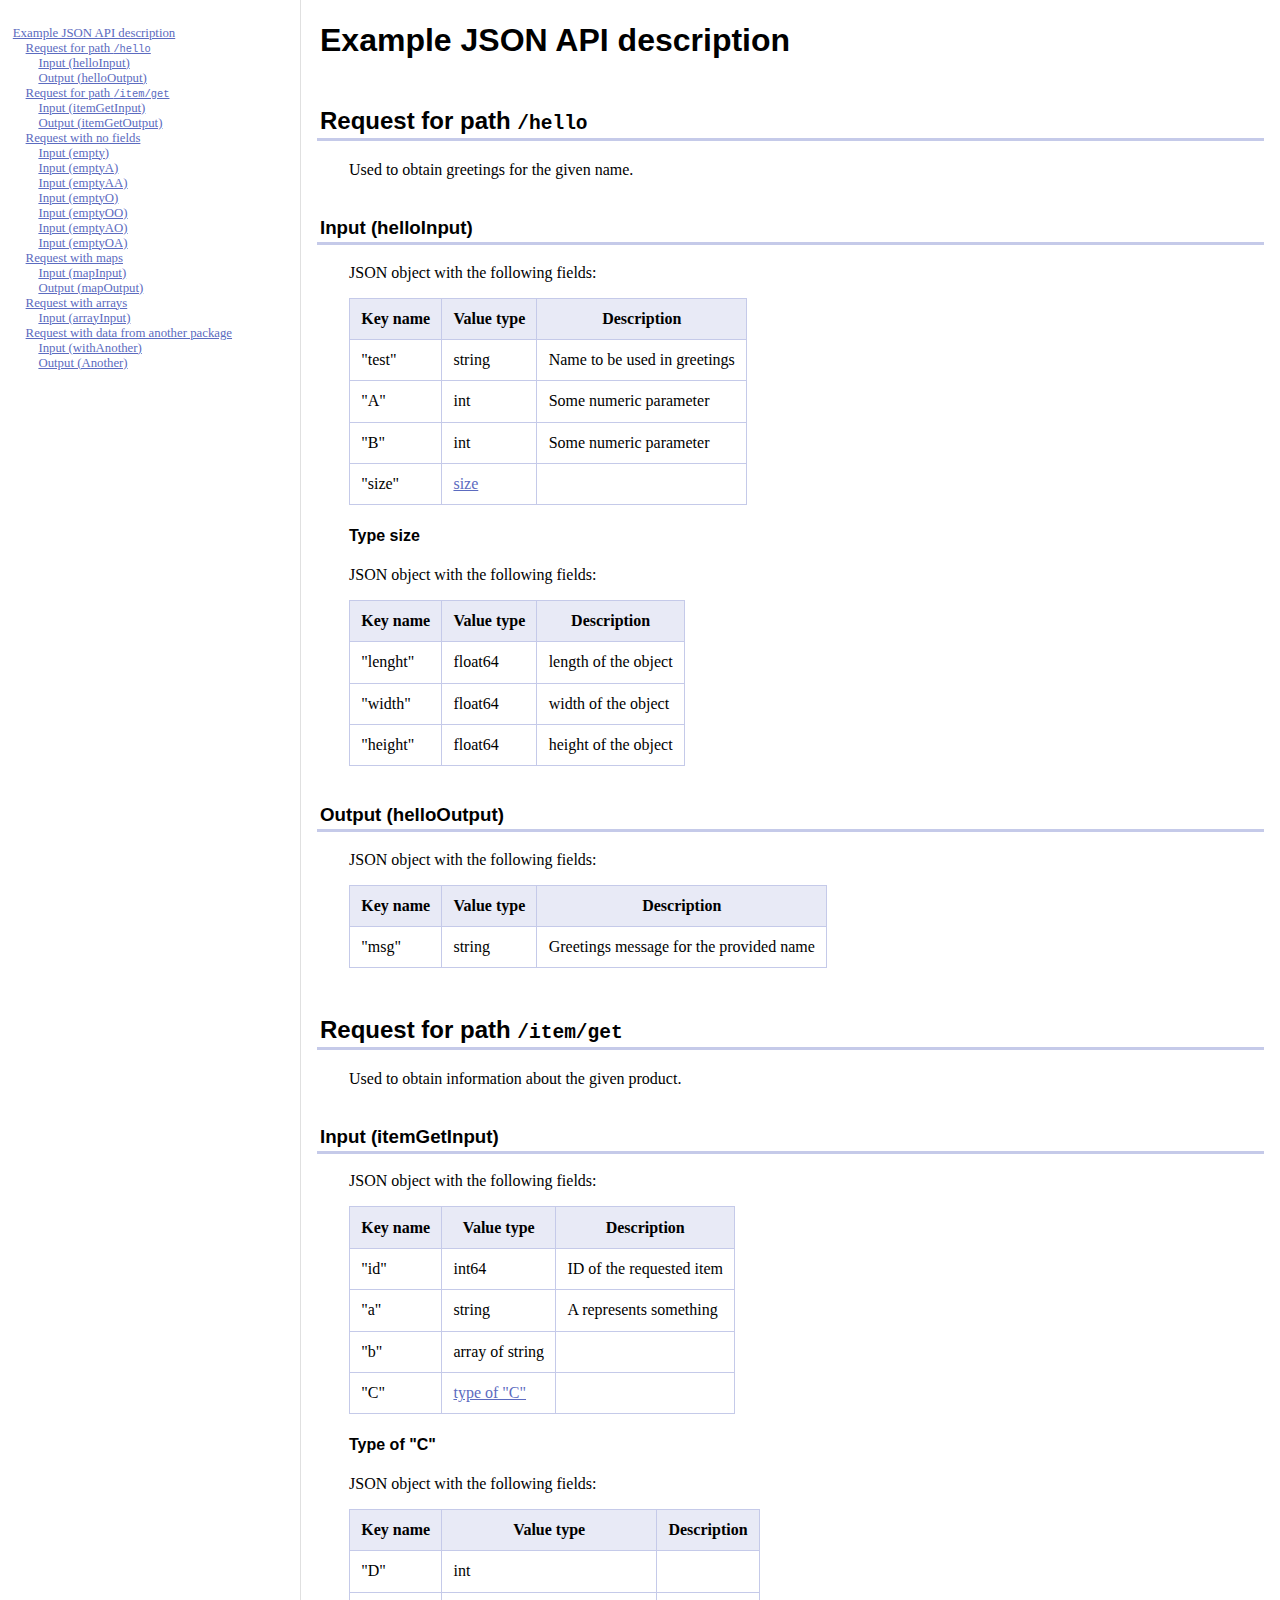
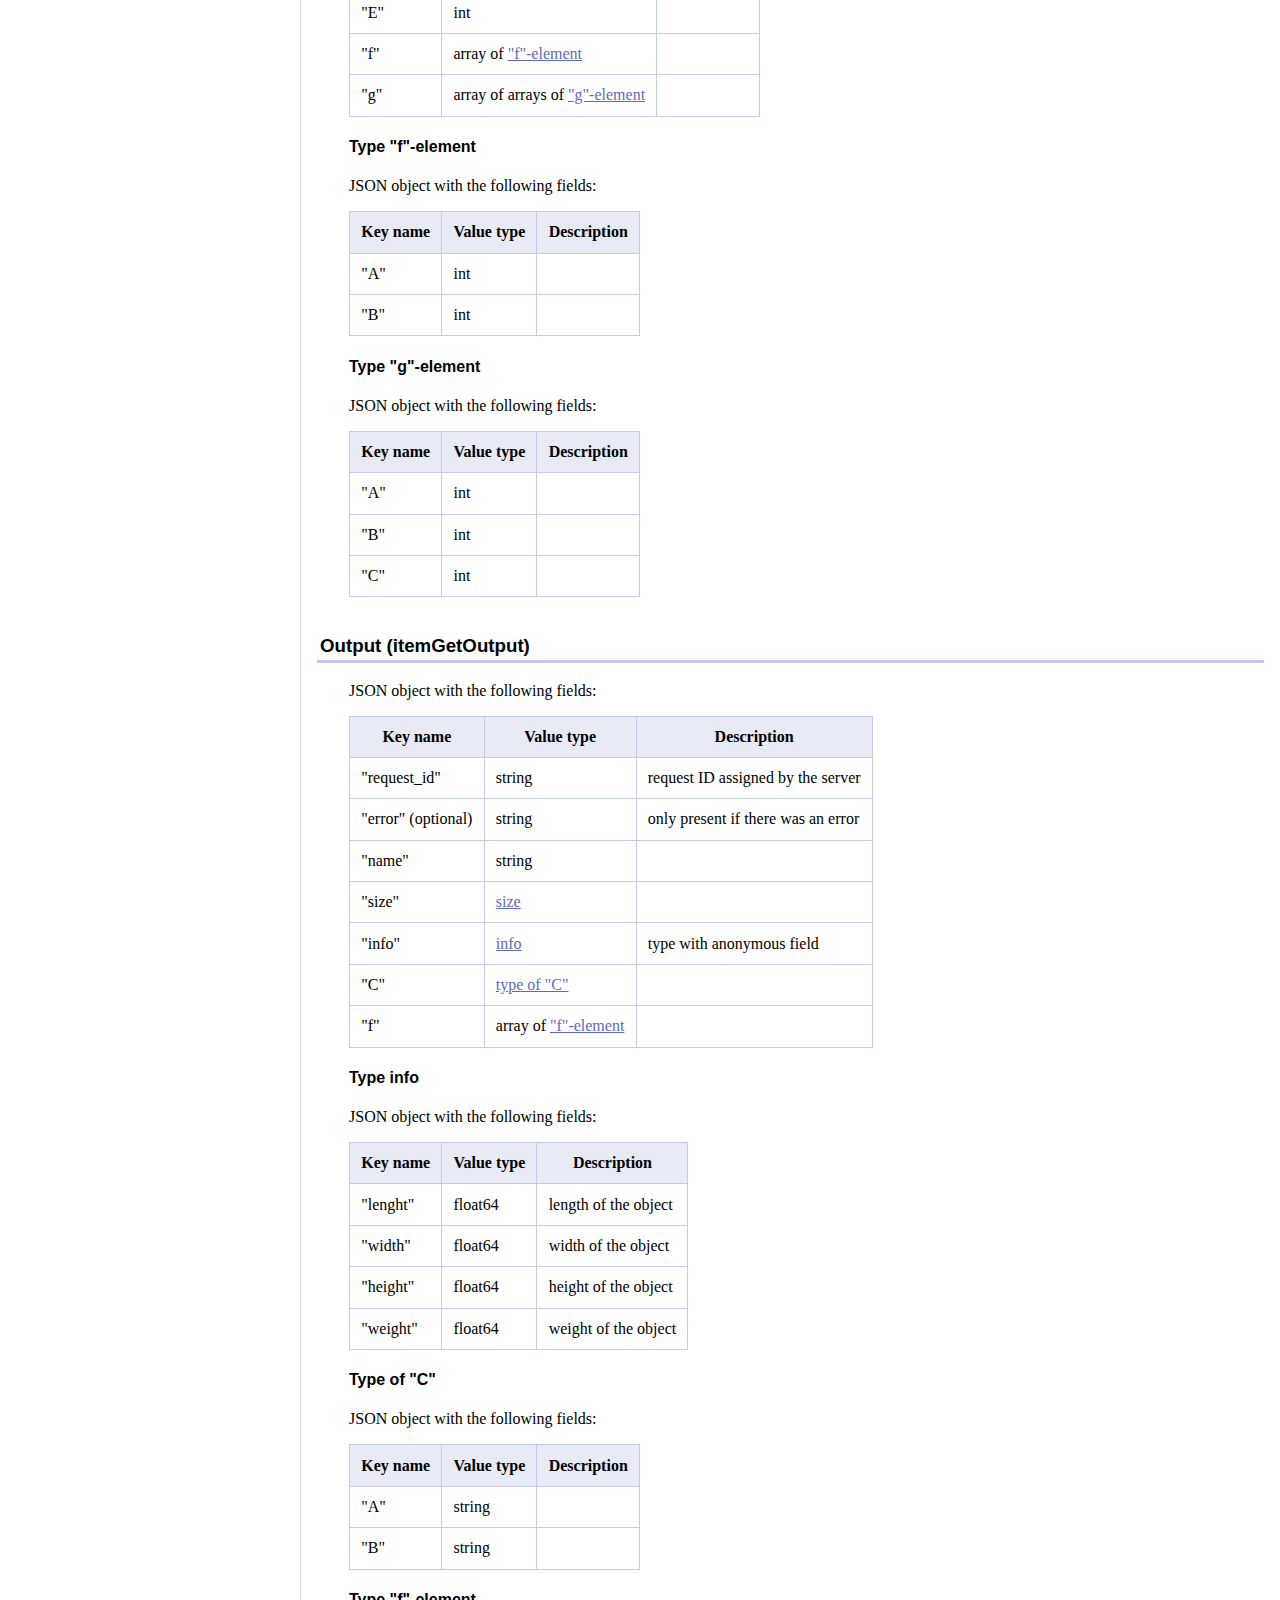
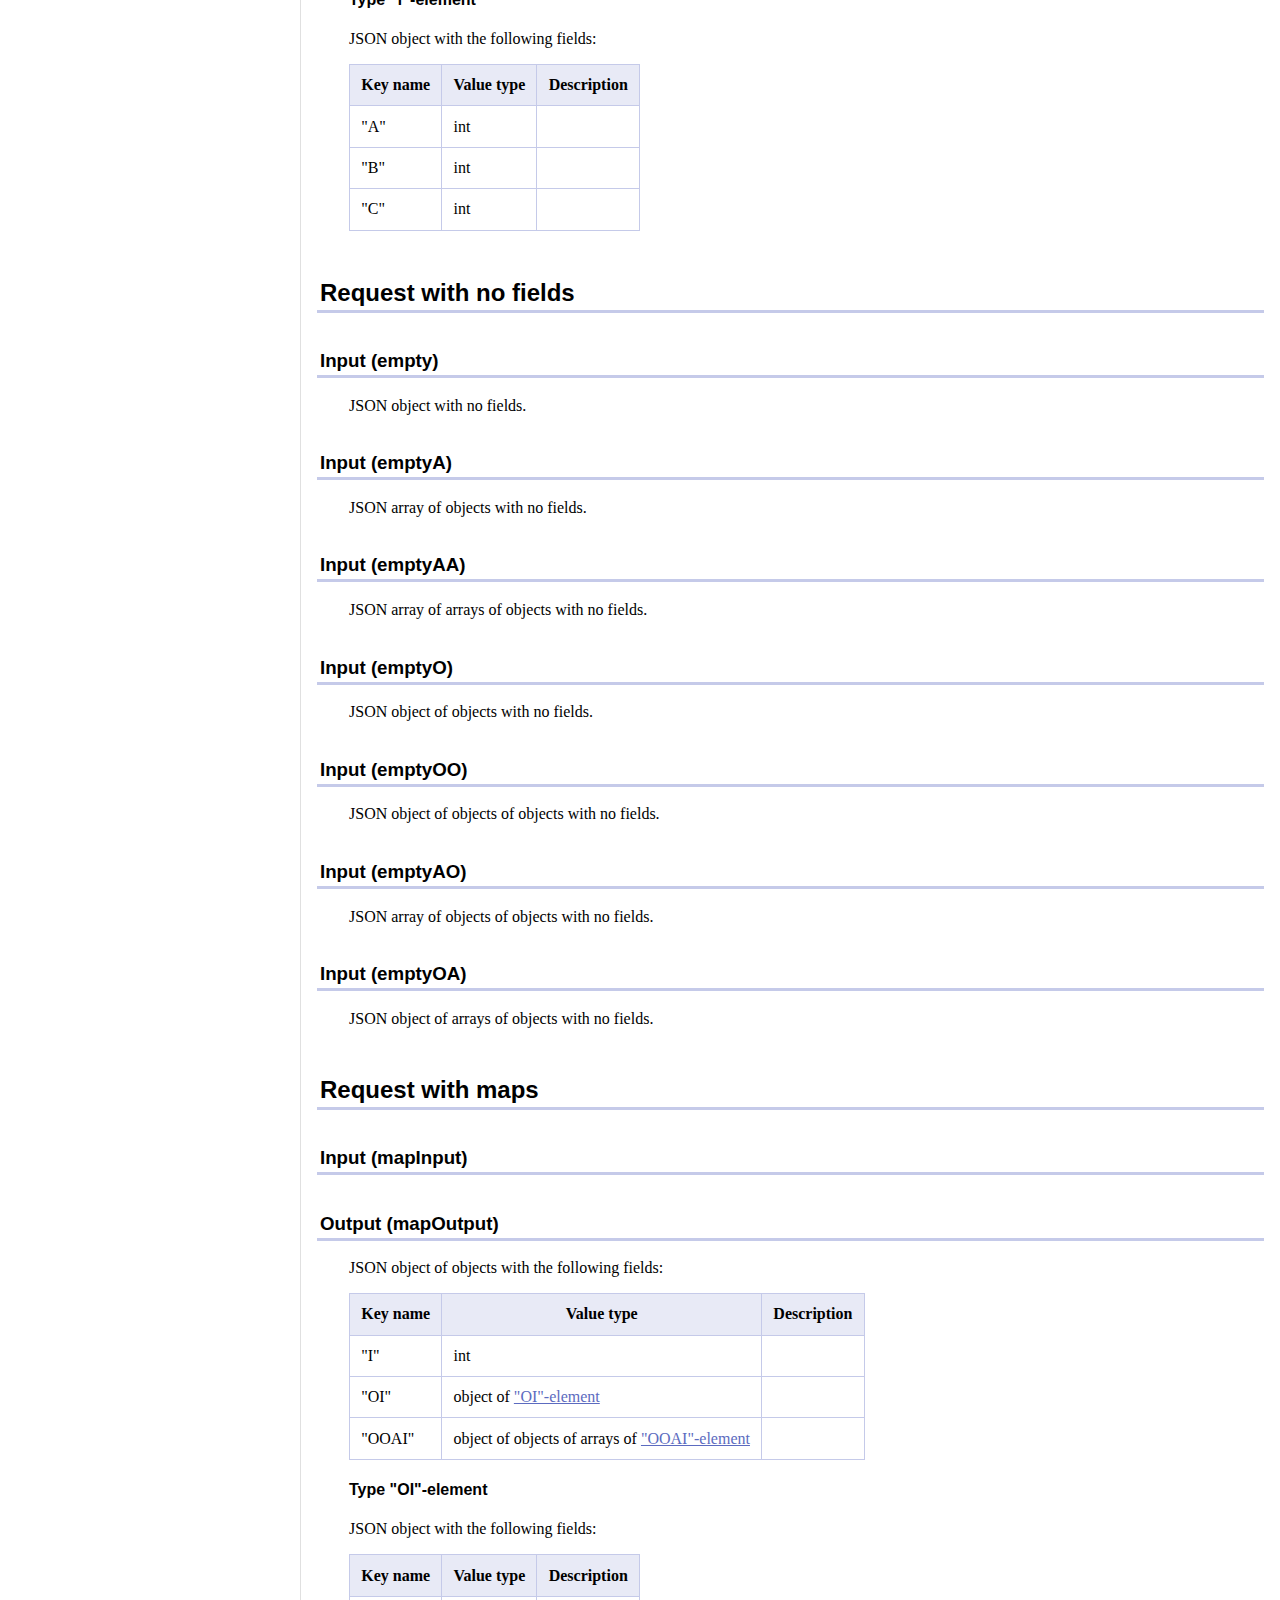
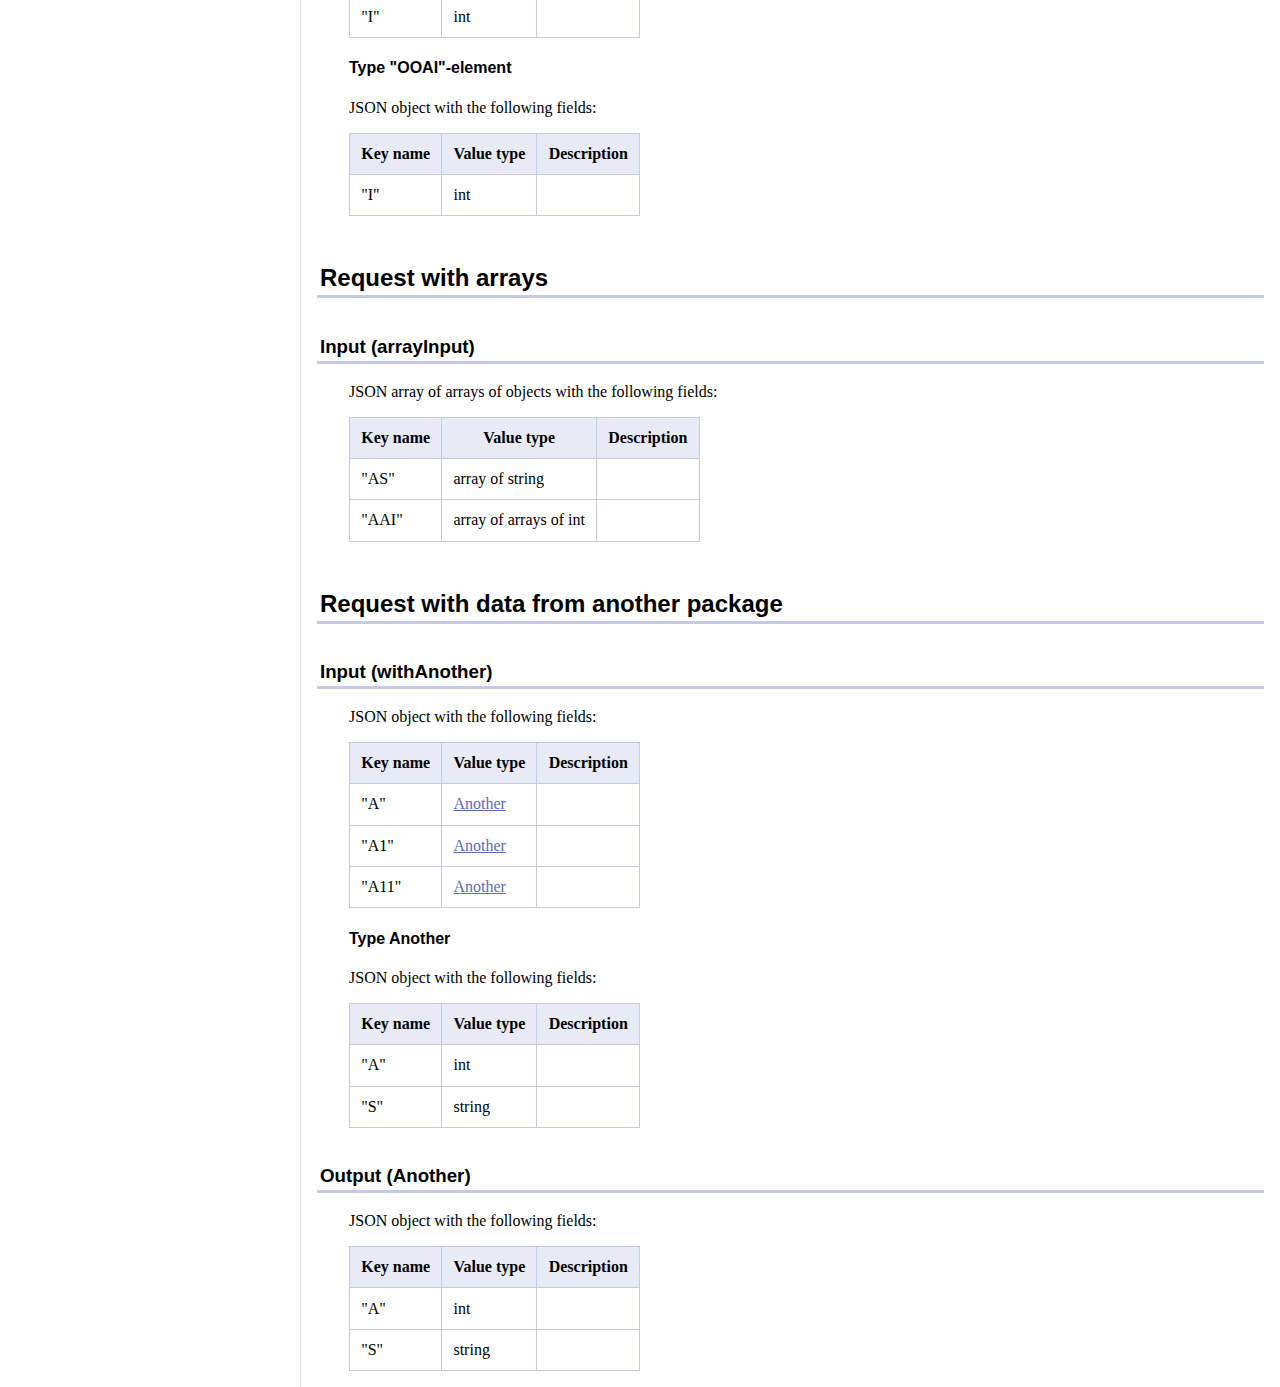
==== jsondoc/example.html @ abcd93c0 "add jsondoc example output" ====
<!DOCTYPE html>
<html>
<head>
<meta http-equiv="Content-Type" content="text/html; charset=UTF-8">
<title>Example JSON API description</title>
<style>
@media print {
    body {
        margin: 1em;
    }
    nav {
        display: none;
    }
    table, td, th {
        border: solid 1px #000000;
    }
}
@media screen {
    body {
        margin: 0 1em 0 300px;
        border-left: solid 1px #e0e0e0;
        padding-left: 1em;
        padding-top: 1px;
        padding-bottom: 1em;
    }
    nav {
        position: absolute;
        left: 0px;
        top: 0px;
        width: 300px;
        height: 100%;
        float: left;
        font-size: 80%;
        padding-top: 1em;
    }
    nav ul {
        list-style-type:none;
        padding-left: 1em;
    }
    h1, h2, h3 {
        padding-left: 3px;
    }
    h4 {
        padding-left: 2em;
    }
    h2, h3 {
        margin-top: 2em;
        padding-bottom: 3px;
        border-bottom: solid 3px #c5cae9;
    }
    p, table {
        margin-left: 2em;
    }
    table, td, th {
        border: solid 1px #c5cae9;
    }
    a {
        color: #5c6bc0;
    }
    a:visited {
        color: #ab47bc;
    }
    :target {
        color : #1abc9c;
    }
}
h1, h2, h3, h4 {
    font-family: sans-serif;
}
table {
    border-collapse: collapse;
    page-break-inside: avoid;
}
td, th {
    padding: 0.7em;
}
th {
    background-color: #e8eaf6;
}
</style>
</head>
<body>
<nav>
<ul>
<li><a href="#toc_0">Example JSON API description</a>
<ul>
<li><a href="#toc_1">Request for path <code>/hello</code></a>
<ul>
<li><a href="#toc_2">Input (helloInput)</a></li>
<li><a href="#toc_3">Output (helloOutput)</a></li>
</ul></li>
<li><a href="#toc_4">Request for path <code>/item/get</code></a>
<ul>
<li><a href="#toc_5">Input (itemGetInput)</a></li>
<li><a href="#toc_6">Output (itemGetOutput)</a></li>
</ul></li>
<li><a href="#toc_7">Request with no fields</a>
<ul>
<li><a href="#toc_8">Input (empty)</a></li>
<li><a href="#toc_9">Input (emptyA)</a></li>
<li><a href="#toc_10">Input (emptyAA)</a></li>
<li><a href="#toc_11">Input (emptyO)</a></li>
<li><a href="#toc_12">Input (emptyOO)</a></li>
<li><a href="#toc_13">Input (emptyAO)</a></li>
<li><a href="#toc_14">Input (emptyOA)</a></li>
</ul></li>
<li><a href="#toc_15">Request with maps</a>
<ul>
<li><a href="#toc_16">Input (mapInput)</a></li>
<li><a href="#toc_17">Output (mapOutput)</a></li>
</ul></li>
<li><a href="#toc_18">Request with arrays</a>
<ul>
<li><a href="#toc_19">Input (arrayInput)</a></li>
</ul></li>
<li><a href="#toc_20">Request with data from another package</a>
<ul>
<li><a href="#toc_21">Input (withAnother)</a></li>
<li><a href="#toc_22">Output (Another)</a></li>
</ul></li>
</ul></li>
</ul>
</nav>

<h1 id="toc_0">Example JSON API description</h1>

<h2 id="toc_1">Request for path <code>/hello</code></h2>

<p>Used to obtain greetings for the given name.</p>

<h3 id="toc_2">Input (helloInput)</h3>

<div>

<p>JSON object with the following fields:</p>
<table>
<tr>
<th>Key name</th>
<th>Value type</th>
<th>Description</th>
</tr>

<tr>
<td>&#34;test&#34;</td>
<td>string</td>
<td>Name to be used in greetings</td>
</tr>

<tr>
<td>&#34;A&#34;</td>
<td>int</td>
<td>Some numeric parameter</td>
</tr>

<tr>
<td>&#34;B&#34;</td>
<td>int</td>
<td>Some numeric parameter</td>
</tr>

<tr>
<td>&#34;size&#34;</td>
<td><a href="#type-size-1">size</a></td>
<td></td>
</tr>

</table>
<h4 id="type-size-1">Type size</h4>

<p>JSON object with the following fields:</p>
<table>
<tr>
<th>Key name</th>
<th>Value type</th>
<th>Description</th>
</tr>

<tr>
<td>&#34;lenght&#34;</td>
<td>float64</td>
<td>length of the object</td>
</tr>

<tr>
<td>&#34;width&#34;</td>
<td>float64</td>
<td>width of the object</td>
</tr>

<tr>
<td>&#34;height&#34;</td>
<td>float64</td>
<td>height of the object</td>
</tr>

</table>
</div>

<h3 id="toc_3">Output (helloOutput)</h3>

<div>

<p>JSON object with the following fields:</p>
<table>
<tr>
<th>Key name</th>
<th>Value type</th>
<th>Description</th>
</tr>

<tr>
<td>&#34;msg&#34;</td>
<td>string</td>
<td>Greetings message for the provided name</td>
</tr>

</table>
</div>

<h2 id="toc_4">Request for path <code>/item/get</code></h2>

<p>Used to obtain information about the given product.</p>

<h3 id="toc_5">Input (itemGetInput)</h3>

<div>

<p>JSON object with the following fields:</p>
<table>
<tr>
<th>Key name</th>
<th>Value type</th>
<th>Description</th>
</tr>

<tr>
<td>&#34;id&#34;</td>
<td>int64</td>
<td>ID of the requested item</td>
</tr>

<tr>
<td>&#34;a&#34;</td>
<td>string</td>
<td>A represents something</td>
</tr>

<tr>
<td>&#34;b&#34;</td>
<td>array of string</td>
<td></td>
</tr>

<tr>
<td>&#34;C&#34;</td>
<td><a href="#type-of-&#34;C&#34;-1">type of &#34;C&#34;</a></td>
<td></td>
</tr>

</table>
<h4 id="type-of-&#34;C&#34;-1">Type of &#34;C&#34;</h4>

<p>JSON object with the following fields:</p>
<table>
<tr>
<th>Key name</th>
<th>Value type</th>
<th>Description</th>
</tr>

<tr>
<td>&#34;D&#34;</td>
<td>int</td>
<td></td>
</tr>

<tr>
<td>&#34;E&#34;</td>
<td>int</td>
<td></td>
</tr>

<tr>
<td>&#34;f&#34;</td>
<td>array of <a href="#type-&#34;f&#34;-element-1">&#34;f&#34;-element</a></td>
<td></td>
</tr>

<tr>
<td>&#34;g&#34;</td>
<td>array of arrays of <a href="#type-&#34;g&#34;-element-1">&#34;g&#34;-element</a></td>
<td></td>
</tr>

</table>
<h4 id="type-&#34;f&#34;-element-1">Type &#34;f&#34;-element</h4>

<p>JSON object with the following fields:</p>
<table>
<tr>
<th>Key name</th>
<th>Value type</th>
<th>Description</th>
</tr>

<tr>
<td>&#34;A&#34;</td>
<td>int</td>
<td></td>
</tr>

<tr>
<td>&#34;B&#34;</td>
<td>int</td>
<td></td>
</tr>

</table>
<h4 id="type-&#34;g&#34;-element-1">Type &#34;g&#34;-element</h4>

<p>JSON object with the following fields:</p>
<table>
<tr>
<th>Key name</th>
<th>Value type</th>
<th>Description</th>
</tr>

<tr>
<td>&#34;A&#34;</td>
<td>int</td>
<td></td>
</tr>

<tr>
<td>&#34;B&#34;</td>
<td>int</td>
<td></td>
</tr>

<tr>
<td>&#34;C&#34;</td>
<td>int</td>
<td></td>
</tr>

</table>
</div>

<h3 id="toc_6">Output (itemGetOutput)</h3>

<div>

<p>JSON object with the following fields:</p>
<table>
<tr>
<th>Key name</th>
<th>Value type</th>
<th>Description</th>
</tr>

<tr>
<td>&#34;request_id&#34;</td>
<td>string</td>
<td>request ID assigned by the server</td>
</tr>

<tr>
<td>&#34;error&#34; (optional)</td>
<td>string</td>
<td>only present if there was an error</td>
</tr>

<tr>
<td>&#34;name&#34;</td>
<td>string</td>
<td></td>
</tr>

<tr>
<td>&#34;size&#34;</td>
<td><a href="#type-size-1">size</a></td>
<td></td>
</tr>

<tr>
<td>&#34;info&#34;</td>
<td><a href="#type-info-1">info</a></td>
<td>type with anonymous field</td>
</tr>

<tr>
<td>&#34;C&#34;</td>
<td><a href="#type-of-&#34;C&#34;-2">type of &#34;C&#34;</a></td>
<td></td>
</tr>

<tr>
<td>&#34;f&#34;</td>
<td>array of <a href="#type-&#34;f&#34;-element-2">&#34;f&#34;-element</a></td>
<td></td>
</tr>

</table>
<h4 id="type-info-1">Type info</h4>

<p>JSON object with the following fields:</p>
<table>
<tr>
<th>Key name</th>
<th>Value type</th>
<th>Description</th>
</tr>

<tr>
<td>&#34;lenght&#34;</td>
<td>float64</td>
<td>length of the object</td>
</tr>

<tr>
<td>&#34;width&#34;</td>
<td>float64</td>
<td>width of the object</td>
</tr>

<tr>
<td>&#34;height&#34;</td>
<td>float64</td>
<td>height of the object</td>
</tr>

<tr>
<td>&#34;weight&#34;</td>
<td>float64</td>
<td>weight of the object</td>
</tr>

</table>
<h4 id="type-of-&#34;C&#34;-2">Type of &#34;C&#34;</h4>

<p>JSON object with the following fields:</p>
<table>
<tr>
<th>Key name</th>
<th>Value type</th>
<th>Description</th>
</tr>

<tr>
<td>&#34;A&#34;</td>
<td>string</td>
<td></td>
</tr>

<tr>
<td>&#34;B&#34;</td>
<td>string</td>
<td></td>
</tr>

</table>
<h4 id="type-&#34;f&#34;-element-2">Type &#34;f&#34;-element</h4>

<p>JSON object with the following fields:</p>
<table>
<tr>
<th>Key name</th>
<th>Value type</th>
<th>Description</th>
</tr>

<tr>
<td>&#34;A&#34;</td>
<td>int</td>
<td></td>
</tr>

<tr>
<td>&#34;B&#34;</td>
<td>int</td>
<td></td>
</tr>

<tr>
<td>&#34;C&#34;</td>
<td>int</td>
<td></td>
</tr>

</table>
</div>

<h2 id="toc_7">Request with no fields</h2>

<h3 id="toc_8">Input (empty)</h3>

<div>
<p>JSON object with no fields.</p>
</div>

<h3 id="toc_9">Input (emptyA)</h3>

<div>
<p>JSON array of objects with no fields.</p>
</div>

<h3 id="toc_10">Input (emptyAA)</h3>

<div>
<p>JSON array of  arrays of objects with no fields.</p>
</div>

<h3 id="toc_11">Input (emptyO)</h3>

<div>
<p>JSON object of objects with no fields.</p>
</div>

<h3 id="toc_12">Input (emptyOO)</h3>

<div>
<p>JSON object of  objects of objects with no fields.</p>
</div>

<h3 id="toc_13">Input (emptyAO)</h3>

<div>
<p>JSON array of  objects of objects with no fields.</p>
</div>

<h3 id="toc_14">Input (emptyOA)</h3>

<div>
<p>JSON object of  arrays of objects with no fields.</p>
</div>

<h2 id="toc_15">Request with maps</h2>

<h3 id="toc_16">Input (mapInput)</h3>

<div>
</div>

<h3 id="toc_17">Output (mapOutput)</h3>

<div>

<p>JSON object of objects with the following fields:</p>
<table>
<tr>
<th>Key name</th>
<th>Value type</th>
<th>Description</th>
</tr>

<tr>
<td>&#34;I&#34;</td>
<td>int</td>
<td></td>
</tr>

<tr>
<td>&#34;OI&#34;</td>
<td>object of <a href="#type-&#34;OI&#34;-element-1">&#34;OI&#34;-element</a></td>
<td></td>
</tr>

<tr>
<td>&#34;OOAI&#34;</td>
<td>object of objects of arrays of <a href="#type-&#34;OOAI&#34;-element-1">&#34;OOAI&#34;-element</a></td>
<td></td>
</tr>

</table>
<h4 id="type-&#34;OI&#34;-element-1">Type &#34;OI&#34;-element</h4>

<p>JSON object with the following fields:</p>
<table>
<tr>
<th>Key name</th>
<th>Value type</th>
<th>Description</th>
</tr>

<tr>
<td>&#34;I&#34;</td>
<td>int</td>
<td></td>
</tr>

</table>
<h4 id="type-&#34;OOAI&#34;-element-1">Type &#34;OOAI&#34;-element</h4>

<p>JSON object with the following fields:</p>
<table>
<tr>
<th>Key name</th>
<th>Value type</th>
<th>Description</th>
</tr>

<tr>
<td>&#34;I&#34;</td>
<td>int</td>
<td></td>
</tr>

</table>
</div>

<h2 id="toc_18">Request with arrays</h2>

<h3 id="toc_19">Input (arrayInput)</h3>

<div>

<p>JSON array of  arrays of objects with the following fields:</p>
<table>
<tr>
<th>Key name</th>
<th>Value type</th>
<th>Description</th>
</tr>

<tr>
<td>&#34;AS&#34;</td>
<td>array of string</td>
<td></td>
</tr>

<tr>
<td>&#34;AAI&#34;</td>
<td>array of arrays of int</td>
<td></td>
</tr>

</table>
</div>

<h2 id="toc_20">Request with data from another package</h2>

<h3 id="toc_21">Input (withAnother)</h3>

<div>

<p>JSON object with the following fields:</p>
<table>
<tr>
<th>Key name</th>
<th>Value type</th>
<th>Description</th>
</tr>

<tr>
<td>&#34;A&#34;</td>
<td><a href="#type-Another-1">Another</a></td>
<td></td>
</tr>

<tr>
<td>&#34;A1&#34;</td>
<td><a href="#type-Another-1">Another</a></td>
<td></td>
</tr>

<tr>
<td>&#34;A11&#34;</td>
<td><a href="#type-Another-1">Another</a></td>
<td></td>
</tr>

</table>
<h4 id="type-Another-1">Type Another</h4>

<p>JSON object with the following fields:</p>
<table>
<tr>
<th>Key name</th>
<th>Value type</th>
<th>Description</th>
</tr>

<tr>
<td>&#34;A&#34;</td>
<td>int</td>
<td></td>
</tr>

<tr>
<td>&#34;S&#34;</td>
<td>string</td>
<td></td>
</tr>

</table>
</div>

<h3 id="toc_22">Output (Another)</h3>

<div>

<p>JSON object with the following fields:</p>
<table>
<tr>
<th>Key name</th>
<th>Value type</th>
<th>Description</th>
</tr>

<tr>
<td>&#34;A&#34;</td>
<td>int</td>
<td></td>
</tr>

<tr>
<td>&#34;S&#34;</td>
<td>string</td>
<td></td>
</tr>

</table>
</div>

</body>
</html>
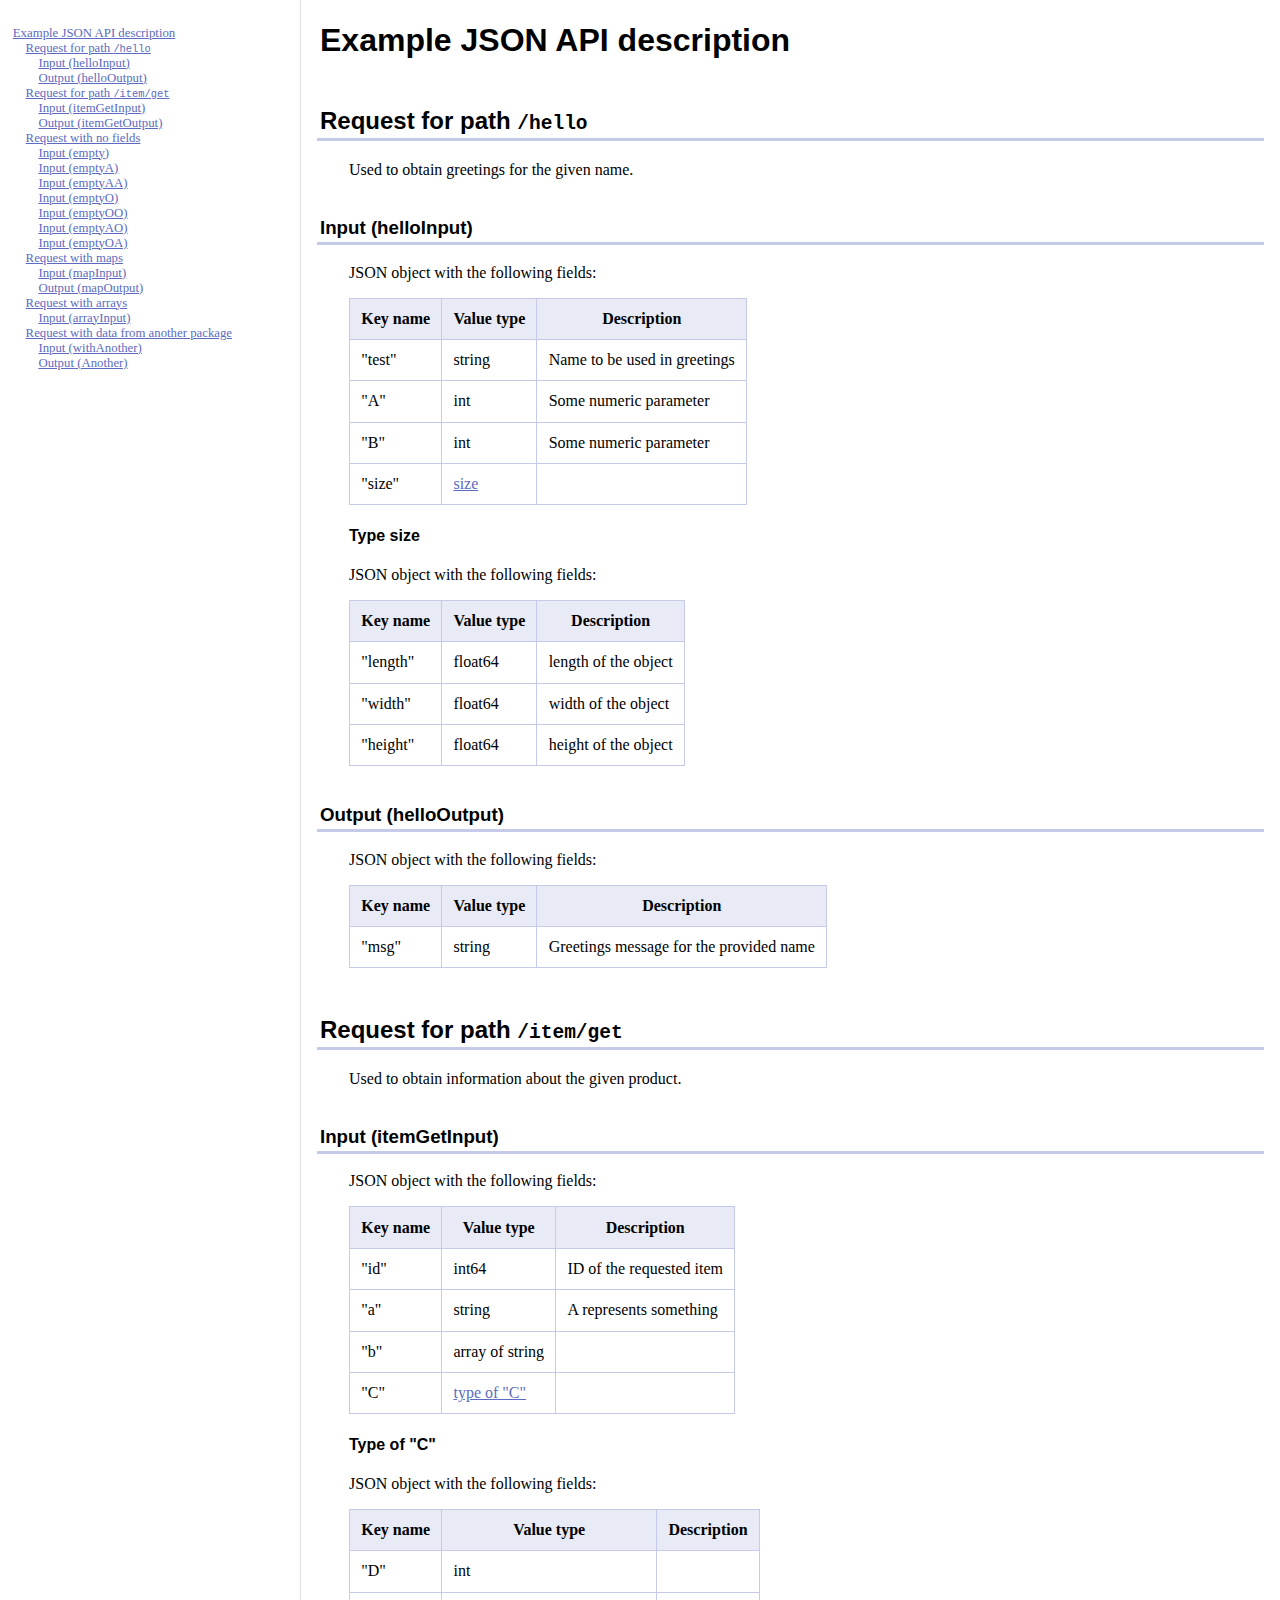
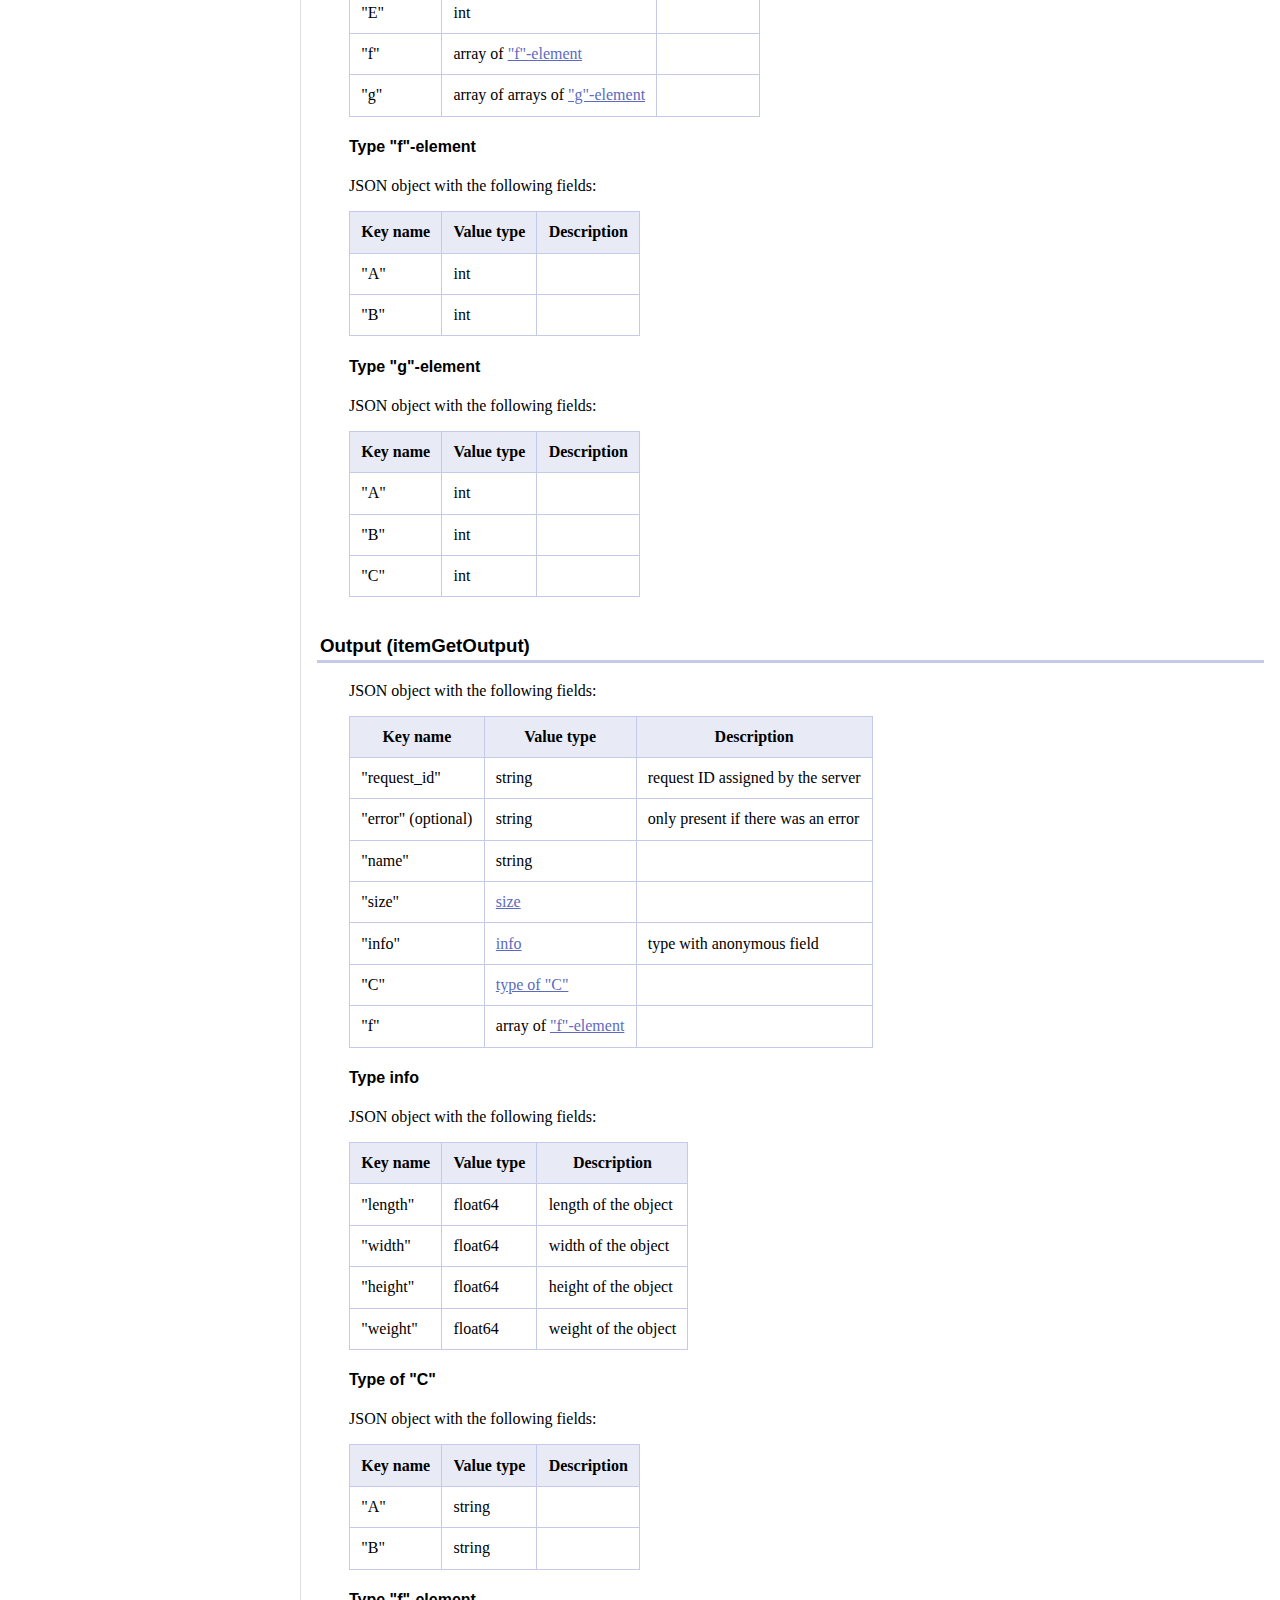
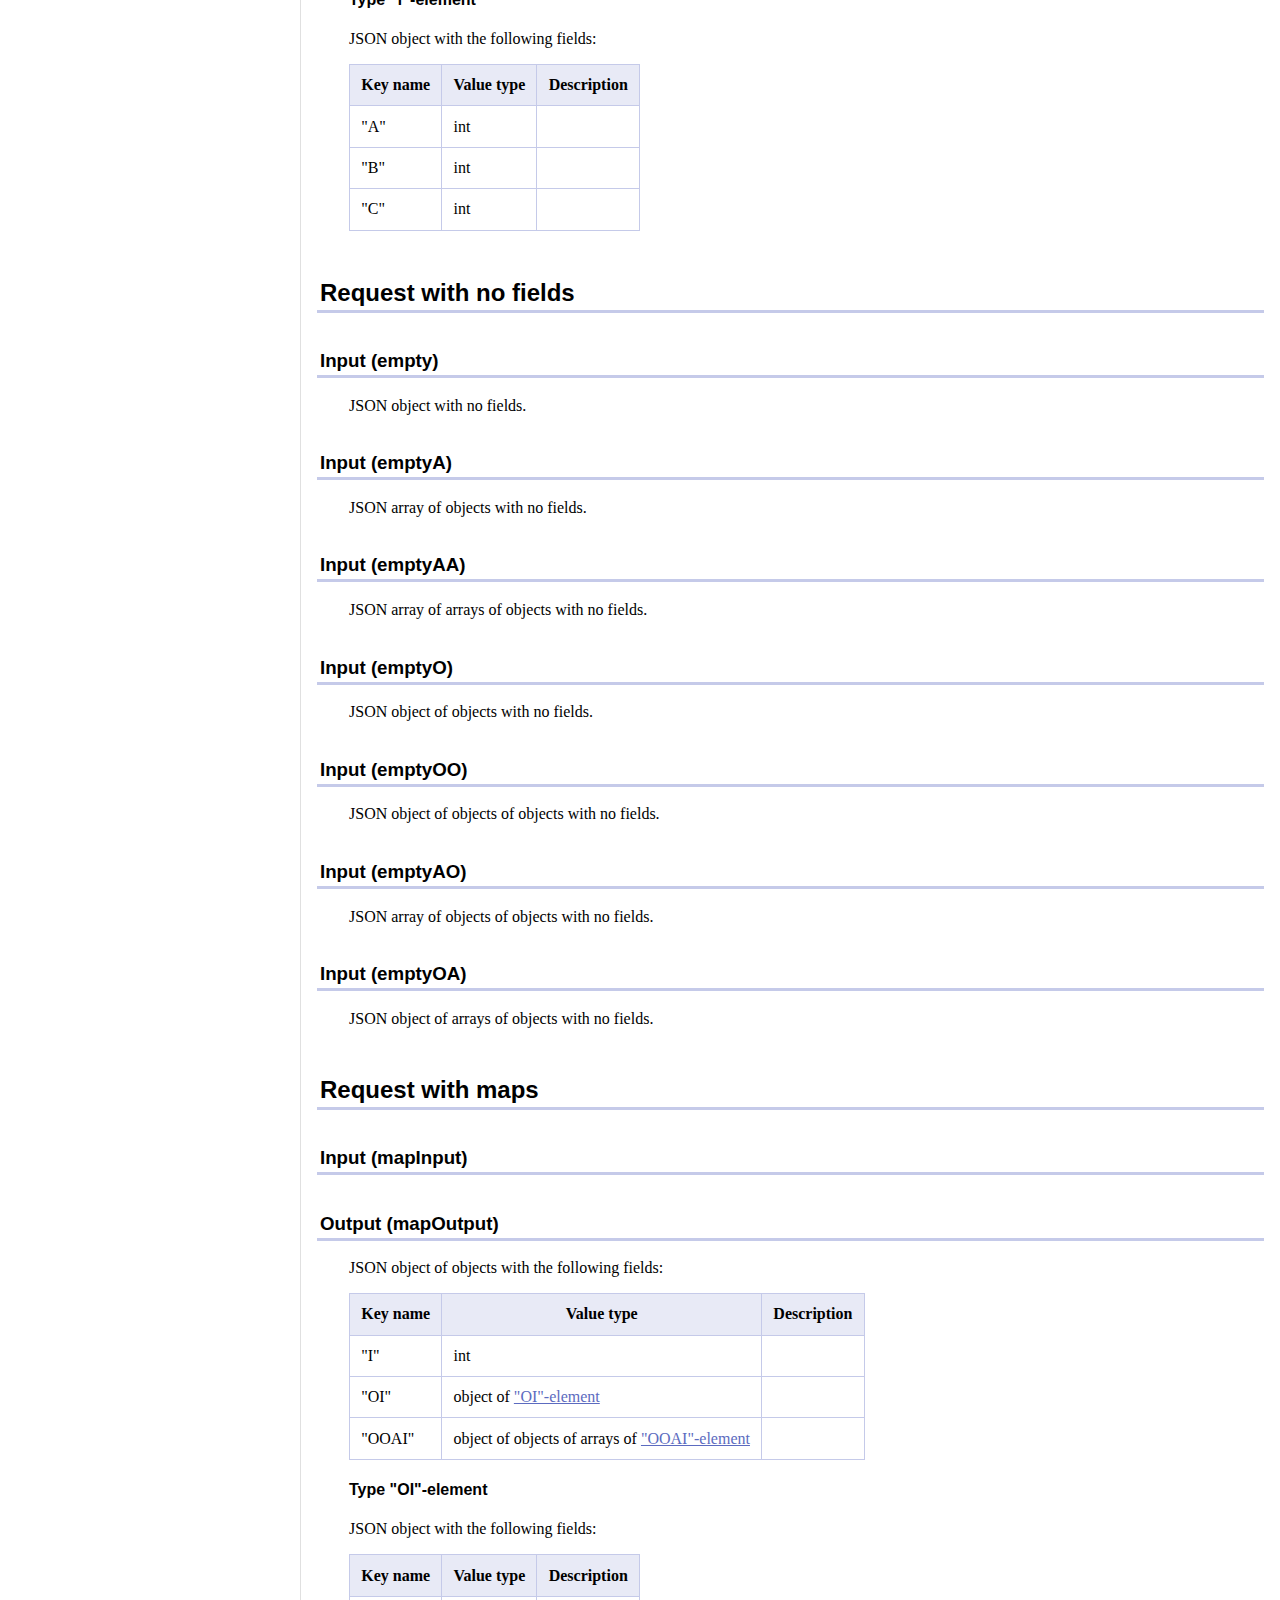
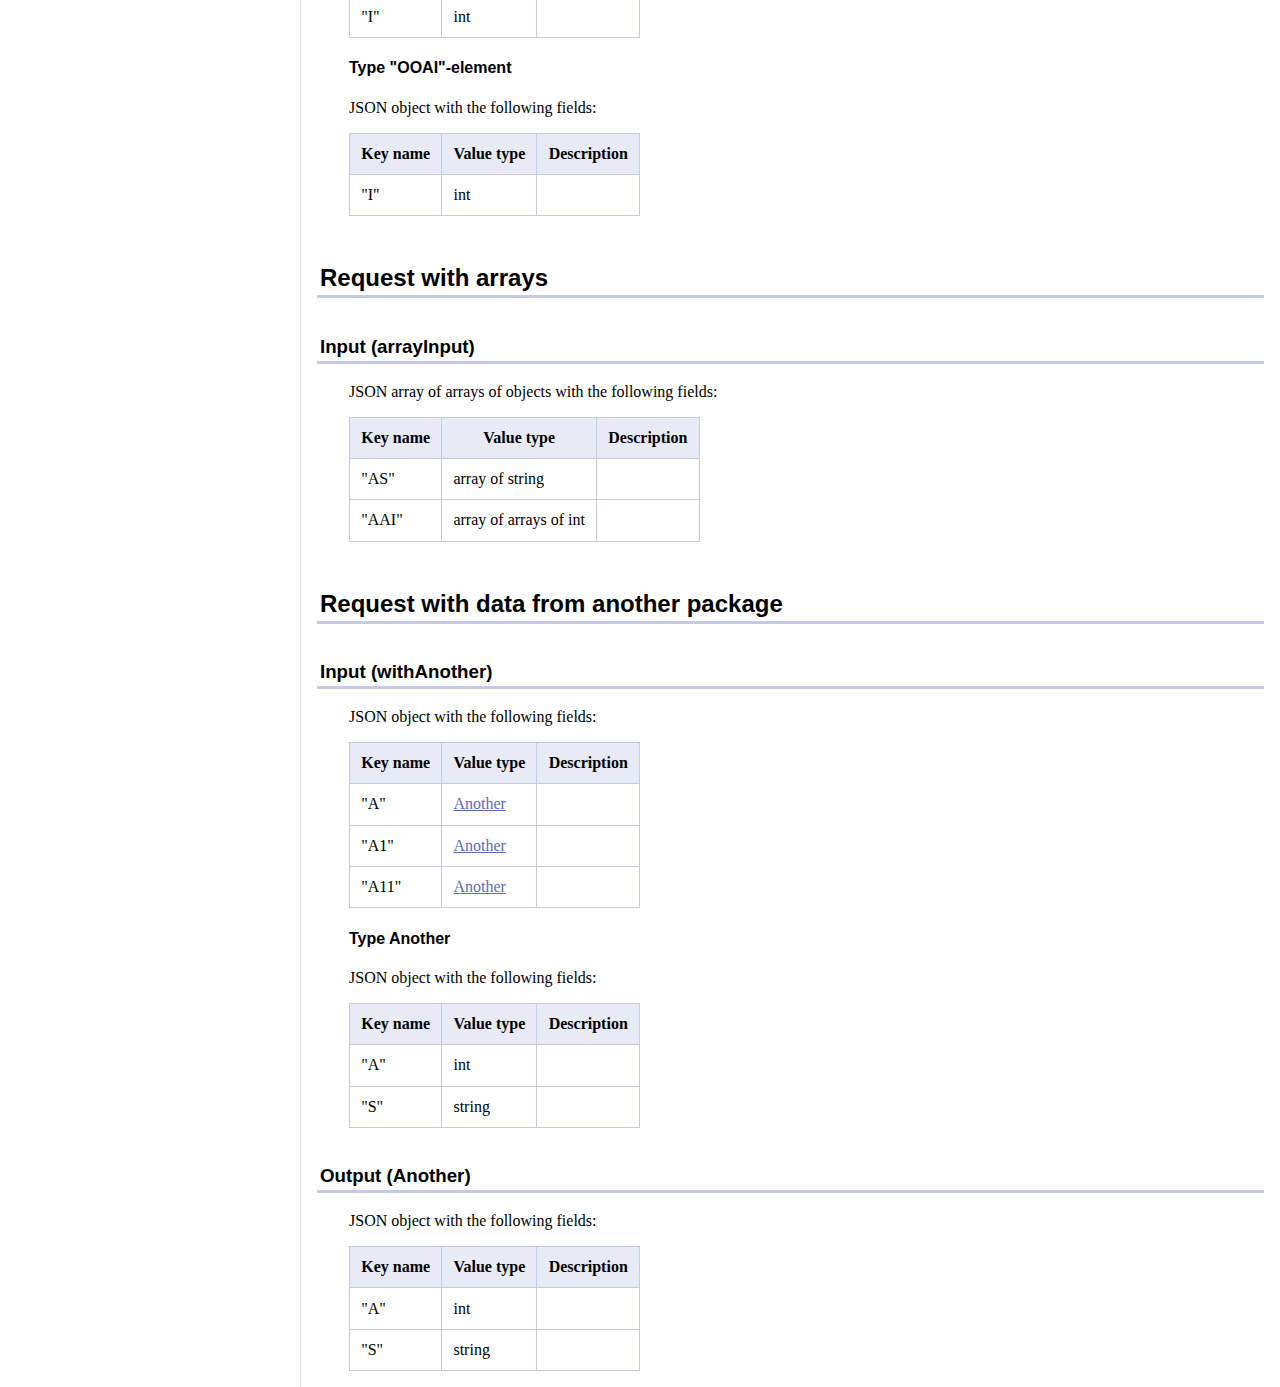
==== commit 3651331e: "fix typo" ====
--- a/jsondoc/example.html
+++ b/jsondoc/example.html
@@ -177,7 +177,7 @@
 </tr>
 
 <tr>
-<td>&#34;lenght&#34;</td>
+<td>&#34;length&#34;</td>
 <td>float64</td>
 <td>length of the object</td>
 </tr>
@@ -414,7 +414,7 @@
 </tr>
 
 <tr>
-<td>&#34;lenght&#34;</td>
+<td>&#34;length&#34;</td>
 <td>float64</td>
 <td>length of the object</td>
 </tr>
